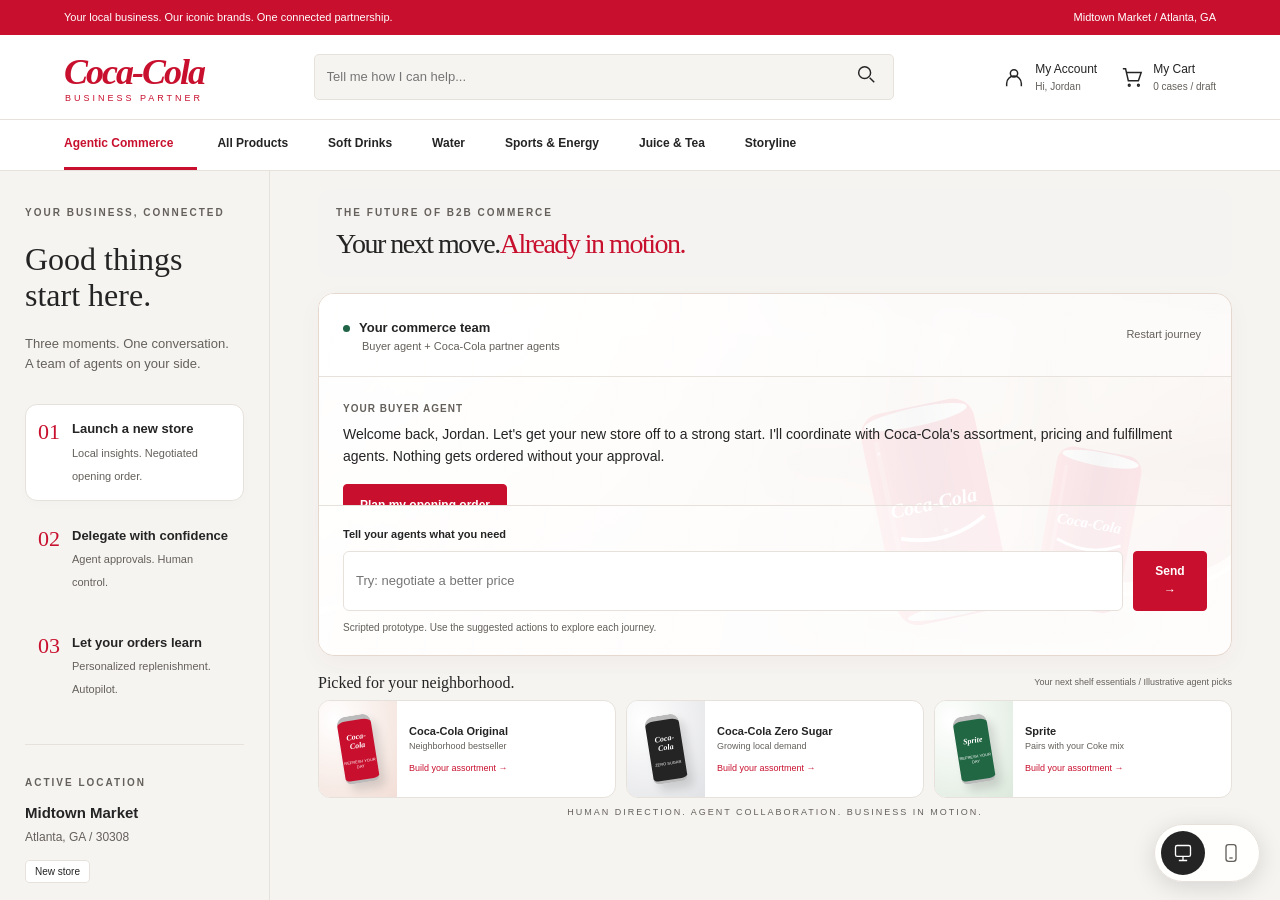
==== .agents/artifacts/index.html @ 21c4b795 "Separate home recommendations and soften conversation artwork" ====
<!doctype html>
<html lang="en">
<head>
  <meta charset="utf-8"><meta name="viewport" content="width=device-width, initial-scale=1">
  <title>Coca-Cola Inspired | The Conversational Storefront</title>
  <link rel="stylesheet" href="styles.css"><link rel="stylesheet" href="storefront.css?v=4"><link rel="stylesheet" href="home.css?v=8"><script src="catalog-data.js?v=6" defer></script><script src="storefront.js?v=7" defer></script><script src="app.js?v=8" defer></script>
</head>
<body class="conversation-page">
  <a class="skip" href="#main">Skip to conversation</a>
  <header id="storefront-header"></header>
  <div class="shell">
    <aside><p class="eyebrow">YOUR BUSINESS, CONNECTED</p><h2>Good things<br>start here.</h2><p class="muted">Three moments. One conversation.<br>A team of agents on your side.</p><nav aria-label="Demo journeys" id="journeys"></nav><div class="store"><span class="eyebrow">ACTIVE LOCATION</span><h3>Midtown Market</h3><p>Atlanta, GA / 30308</p><span class="tag">New store</span></div><button id="story-toggle" class="secondary">View storyboard</button><p class="disclaimer">Unofficial concept demo.<br>All data, agents and transactions are simulated. Not affiliated with Coca-Cola.</p></aside>
    <main id="main"><section class="intro"><div><p class="eyebrow">THE FUTURE OF B2B COMMERCE</p><h1>Your next move.<br><span>Already in motion.</span></h1><p>Your buyer agent and Coca-Cola's team work together.<br>You set the direction. They handle the details.</p></div><div class="hero-art" aria-hidden="true"><div class="can">Coca-Cola<small>ORIGINAL TASTE</small></div><div class="can zero">Coke<small>ZERO SUGAR</small></div></div></section><section id="storyboard" hidden></section><section class="conversation" aria-label="Commerce conversation"><div class="conversation-header"><div><span class="online" aria-hidden="true"></span><strong>Your commerce team</strong><small>Buyer agent + Coca-Cola partner agents</small></div><button class="text-button" id="reset">Restart journey</button></div><div id="messages" role="log" aria-label="Conversation messages" aria-live="polite" aria-relevant="additions"></div><form id="composer"><label for="prompt">Tell your agents what you need</label><div class="input-row"><input id="prompt" autocomplete="off" placeholder="Try: negotiate a better price" maxlength="500"><button type="submit" class="primary">Send <span aria-hidden="true">&rarr;</span></button></div><small>Scripted prototype. Use the suggested actions to explore each journey.</small></form></section><footer>HUMAN DIRECTION. AGENT COLLABORATION. BUSINESS IN MOTION.</footer></main>
  </div>
</body></html>
---- .agents/artifacts/styles.css ----
:root{--dxp-g-brand:#c8102e;--dxp-g-brand-1:#a20d25;--dxp-g-brand-contrast:#fff;--dxp-g-root:#fff;--dxp-g-root-contrast:#242424;--dxp-g-neutral:#f6f4f1;--muted:#64605b;--line:#e6e1db;--green:#206346;--green-bg:#edf6ef;--amber:#805000;--amber-bg:#fff5df;--radius:12px;--space:24px}
*{box-sizing:border-box}body{margin:0;background:var(--dxp-g-neutral);color:var(--dxp-g-root-contrast);font-family:Arial,Helvetica,sans-serif;font-size:15px;line-height:1.55}button,input{font:inherit}button{cursor:pointer;min-height:44px}button:disabled{cursor:default;opacity:.6}button,a,input,summary{outline-offset:4px}*:focus-visible{outline:3px solid var(--dxp-g-brand)}[hidden]{display:none!important}header{height:96px;background:var(--dxp-g-root);border-bottom:1px solid var(--line);display:flex;align-items:center;justify-content:space-between;padding:0 5%}.brand{color:var(--dxp-g-brand);font:bold italic 36px Georgia,serif;text-decoration:none;letter-spacing:-2px}.brand span{display:block;font:9px Arial;letter-spacing:3px;text-align:center;margin-top:0}.header-note{color:var(--muted);font:italic 19px Georgia}.account{display:flex;align-items:center;gap:12px;font-size:13px}.account small{display:block;color:var(--muted)}.avatar{display:grid;place-items:center;width:40px;height:40px;border-radius:50%;background:var(--dxp-g-neutral);font-weight:bold}.shell{display:grid;grid-template-columns:270px minmax(0,1fr);max-width:1440px;margin:auto}aside{padding:42px 25px;border-right:1px solid var(--line)}.eyebrow{font-size:10px;font-weight:700;letter-spacing:2px;color:var(--muted)}aside h2{font:32px/1.15 Georgia;margin:20px 0}.muted{color:var(--muted);font-size:13px}nav{display:grid;gap:10px;margin:30px 0}.journey{background:transparent;border:1px solid transparent;border-radius:var(--radius);text-align:left;padding:14px 12px;display:flex;gap:12px;width:100%;color:var(--dxp-g-root-contrast)}.journey[aria-current="true"]{background:var(--dxp-g-root);border-color:var(--line);box-shadow:0 4px 12px #00000004}.journey .number{color:var(--dxp-g-brand);font:22px Georgia}.journey strong{font-size:13px;display:block}.journey small{font-size:11px;color:var(--muted)}.store{border-top:1px solid var(--line);padding:24px 0}.store h3{font-size:15px;margin:8px 0 0}.store p{font-size:12px;margin:4px 0 12px;color:var(--muted)}.tag{font-size:10px;padding:5px 9px;background:var(--dxp-g-root);border:1px solid var(--line);border-radius:4px}.disclaimer{font-size:10px;color:var(--muted);margin-top:26px}main{padding:36px 48px 20px;min-width:0}.intro{display:flex;justify-content:space-between;align-items:center;margin-bottom:28px;gap:20px}.intro h1{font:46px/1.08 Georgia;letter-spacing:-1.5px;margin:14px 0}.intro h1 span{color:var(--dxp-g-brand)}.intro p:not(.eyebrow){color:var(--muted);font-size:13px}.hero-art{display:flex;align-items:center;padding:20px 15px;min-width:200px}.can{background:var(--dxp-g-brand);width:85px;height:155px;border-radius:18px 18px 22px 22px;color:white;transform:rotate(-12deg);box-shadow:inset 7px 0 14px #ffffff30,inset -9px 0 14px #00000025,0 15px 20px #00000015;border-top:8px solid #c9c9c9;border-bottom:5px solid #b7b7b7;display:flex;flex-direction:column;justify-content:center;text-align:center;font:bold italic 21px Georgia;letter-spacing:-1px}.can small{font:7px Arial;letter-spacing:1px;margin-top:15px}.can.zero{background:#232323;transform:rotate(10deg);margin-left:10px;height:140px}.conversation{background:var(--dxp-g-root);border:1px solid var(--line);border-radius:16px;overflow:hidden;box-shadow:0 8px 30px #00000003}.conversation-header{display:flex;justify-content:space-between;align-items:center;padding:19px 24px;border-bottom:1px solid var(--line);gap:10px}.conversation-header strong{font-size:13px}.conversation-header small{display:block;margin-left:19px;font-size:11px;color:var(--muted)}.online{display:inline-block;width:7px;height:7px;background:var(--green);border-radius:50%;margin-right:9px}.text-button{border:0;background:transparent;color:var(--muted);font-size:11px}#messages{padding:24px;min-height:280px;display:grid;gap:20px}.message{max-width:100%;font-size:14px}.sender{font-size:10px;letter-spacing:1px;text-transform:uppercase;font-weight:bold;color:var(--muted);margin-bottom:8px}.message p{margin:0 0 12px}.message.user{justify-self:end;max-width:85%;padding:14px 18px;background:var(--dxp-g-neutral);border-radius:12px 12px 0 12px}.message.user p{margin:0}.agent-mark{color:var(--dxp-g-brand)}details{border:1px solid var(--line);border-radius:8px;margin:12px 0;background:var(--dxp-g-neutral);font-size:12px}summary{cursor:pointer;padding:12px 15px;font-weight:bold;min-height:44px}.exchange{padding:12px 15px;border-top:1px solid var(--line)}.exchange strong{display:block;color:var(--dxp-g-brand);font-size:10px;letter-spacing:.5px}.card{border:1px solid var(--line);border-radius:var(--radius);padding:20px;margin-top:12px}.card h3{font:23px Georgia;margin:0 0 6px}.card .sub{font-size:11px;color:var(--muted);margin-bottom:16px}.product{display:grid;grid-template-columns:36px 1fr auto;gap:12px;align-items:center;padding:12px 0;border-bottom:1px solid var(--line)}.mini-can{width:25px;height:40px;background:var(--dxp-g-brand);border-radius:5px;border-top:3px solid #c9c9c9;color:white;font:bold italic 8px Georgia;display:grid;place-items:center}.mini-can.black{background:#232323}.mini-can.green{background:#267447}.mini-can.orange{background:#bc5100}.product strong{font-size:12px}.product small{display:block;font-size:11px;color:var(--muted)}.price{font-size:12px;text-align:right}.total{display:flex;justify-content:space-between;padding:16px 0 0;font-weight:bold}.actions{display:flex;gap:8px;flex-wrap:wrap;margin-top:16px}.primary,.secondary{padding:10px 16px;border-radius:4px;font-size:12px;font-weight:bold}.primary{background:var(--dxp-s-button-color-background,var(--dxp-g-brand));color:var(--dxp-g-brand-contrast);border:1px solid var(--dxp-g-brand)}.primary:hover{background:var(--dxp-g-brand-1)}.secondary{background:var(--dxp-g-root);border:1px solid var(--line);color:var(--dxp-g-root-contrast)}.status{padding:14px;background:var(--green-bg);color:var(--green);border-radius:8px;font-size:12px;margin-top:12px}.status.warning{background:var(--amber-bg);color:var(--amber)}.facts{display:grid;grid-template-columns:1fr 1fr;gap:12px;margin:15px 0}.facts div{background:var(--dxp-g-neutral);padding:12px;border-radius:6px;font-size:12px}.facts small{display:block;color:var(--muted);font-size:10px}#composer{padding:20px 24px;border-top:1px solid var(--line)}#composer label{font-size:11px;font-weight:bold;display:block;margin-bottom:8px}.input-row{display:flex;gap:10px}input{width:100%;min-width:0;padding:12px;border:1px solid var(--line);border-radius:6px;font-size:13px}#composer small{display:block;font-size:10px;color:var(--muted);margin-top:9px}footer{text-align:center;font-size:9px;letter-spacing:2px;color:var(--muted);padding:24px 0}.skip{position:absolute;top:-100px;background:white;padding:10px;z-index:2}.skip:focus{top:0}#storyboard{background:white;border:1px solid var(--line);padding:24px;border-radius:12px;margin-bottom:24px}#storyboard h2{font:28px Georgia;margin-top:0}#storyboard h3{color:var(--dxp-g-brand);font-size:15px}#storyboard li{font-size:13px;margin:8px 0}
@media(min-width:1400px){main{padding-right:70px;padding-left:70px}}@media(max-width:1000px){main{padding:28px 24px}.shell{grid-template-columns:220px minmax(0,1fr)}aside{padding:30px 18px}.intro h1{font-size:36px}.hero-art{min-width:150px}.can{width:65px;height:130px;font-size:17px}.can.zero{height:120px}}@media(max-width:700px){header{height:78px;padding:0 20px}.brand{font-size:28px}.header-note{display:none}.account{font-size:11px}.avatar{width:32px;height:32px}.shell{display:block}aside{padding:18px 20px;border-right:0;border-bottom:1px solid var(--line)}aside>h2,aside>.eyebrow,aside>.muted,.store,.disclaimer{display:none}nav{display:flex;margin:0 0 12px;gap:4px}.journey{padding:8px;gap:6px}.journey small{display:none}.journey strong{font-size:11px}.journey .number{font-size:18px}#story-toggle{min-height:32px;padding:5px 10px;font-size:10px}main{padding:24px 16px}.intro h1{font-size:34px}.intro p:not(.eyebrow){font-size:12px}.hero-art{display:none}#messages,.conversation-header,#composer{padding:16px}.card{padding:15px}.facts{grid-template-columns:1fr}.conversation-header small{font-size:9px}.product{gap:8px}.eyebrow{font-size:9px}footer{letter-spacing:1px}}
---- .agents/artifacts/storefront.css ----
#storefront-header{display:block;height:auto;padding:0}.shop-announcement{padding:9px 5%;background:var(--dxp-g-brand);color:var(--dxp-g-brand-contrast);font-size:11px;display:flex;justify-content:space-between;gap:16px}.shop-header{display:flex;align-items:center;justify-content:space-between;gap:32px;padding:24px 5%}.shop-header .brand{flex-shrink:0}#catalog-search{display:flex;max-width:580px;flex:1;background:var(--dxp-g-neutral);border:1px solid var(--line);border-radius:5px}#catalog-search input{border:0;background:transparent}#catalog-search button{border:0;background:transparent;padding:8px 16px;color:var(--dxp-g-root-contrast)}.shop-tools{display:flex;gap:24px}.shop-tools button{display:flex;align-items:center;gap:10px;border:0;background:transparent;text-align:left;padding:0;color:var(--dxp-g-root-contrast);white-space:nowrap;font-size:12px}.shop-tools small{display:block;color:var(--muted);font-size:10px}.shop-nav{display:flex;flex-wrap:wrap;gap:0;margin:0;padding:0 5%;border-top:1px solid var(--line)}.shop-nav a,.shop-nav button{display:flex;align-items:center;min-height:50px;padding:12px 20px;border:0;border-bottom:3px solid transparent;background:transparent;color:var(--dxp-g-root-contrast);text-decoration:none;font-size:12px;font-weight:bold}.shop-nav a:first-child{padding-left:0;padding-right:24px}.shop-nav a[aria-current="page"]{border-bottom-color:var(--dxp-g-brand);color:var(--dxp-g-brand)}.shop-nav button:hover,.shop-nav a:hover{color:var(--dxp-g-brand)}.sr-only{position:absolute;width:1px;height:1px;padding:0;margin:-1px;overflow:hidden;clip-path:inset(50%);white-space:nowrap;border:0}.shop-dialog{border:1px solid var(--line);border-radius:12px;padding:24px;width:min(540px,calc(100% - 32px));max-height:85vh;color:var(--dxp-g-root-contrast)}.shop-dialog::backdrop{background:#0006}.dialog-close{float:right}.shop-dialog h2{font:28px Georgia;margin-right:80px}.shop-dialog p{border-bottom:1px solid var(--line);padding-bottom:12px;font-size:14px}.shop-dialog small{display:block;color:var(--muted);font-size:12px}.story-page{max-width:1050px;margin:auto;padding:48px 32px}.story-intro{max-width:740px;margin-bottom:48px}.story-intro h1{font:48px/1.1 Georgia;letter-spacing:-1px}.story-intro h1 span{color:var(--dxp-g-brand)}.story-intro>p:not(.eyebrow){color:var(--muted);max-width:650px}.story-link{display:inline-block;text-decoration:none;min-height:44px;margin-top:12px}.story-thread{display:grid;grid-template-columns:80px 1fr;gap:24px;padding:32px;background:var(--dxp-g-root);border:1px solid var(--line);border-radius:12px;margin-bottom:24px}.story-number{font:48px Georgia;color:var(--dxp-g-brand)}.story-thread h2{font:32px Georgia;margin:8px 0}.story-thread blockquote{margin:20px 0;padding-left:20px;border-left:3px solid var(--dxp-g-brand);font:italic 20px/1.5 Georgia}.story-thread li{margin:12px 0}.story-outcome{padding:16px;background:var(--green-bg);color:var(--green);font-size:13px}

/* Keep the storefront shell fixed while long conversations remain accessible. */
.conversation-page{height:100dvh;overflow:hidden;display:flex;flex-direction:column}
.conversation-page #storefront-header{flex-shrink:0}
.conversation-page .shell{flex:1;min-height:0;width:100%;margin:0 auto}
.conversation-page aside{overflow-y:auto;min-height:0;padding-top:24px}
.conversation-page main{display:flex;flex-direction:column;min-height:0;padding-top:18px;padding-bottom:12px}
.conversation-page .intro{flex-shrink:0;margin-bottom:16px}
.conversation-page .intro h1{font-size:32px;margin:8px 0}
.conversation-page .intro p{margin:6px 0}
.conversation-page .hero-art{padding:0 15px}
.conversation-page .can{height:100px;width:60px;font-size:16px}
.conversation-page .can.zero{height:90px}
.conversation-page .conversation{flex:1;min-height:0;display:flex;flex-direction:column}
.conversation-page .conversation-header,.conversation-page #composer{flex-shrink:0}
.conversation-page #messages{flex:1;min-height:0;overflow-y:auto;overscroll-behavior:contain;display:flex;flex-direction:column;scrollbar-gutter:stable}
.conversation-page .message{flex-shrink:0}
.conversation-page .message.user{align-self:flex-end}
.conversation-page footer{padding:8px 0;flex-shrink:0}
.conversation-page #storyboard{overflow-y:auto;max-height:35%;flex-shrink:0;margin-bottom:12px}
@media(max-width:700px){.conversation-page .shell{display:flex;flex-direction:column}.conversation-page aside{flex-shrink:0;padding:10px 16px;overflow:visible}.conversation-page main{flex:1;padding:12px 16px}.conversation-page .intro h1{font-size:24px}.conversation-page .intro h1 br{display:none}.conversation-page .intro p:not(.eyebrow){display:none}.conversation-page .intro{margin-bottom:10px}.conversation-page .shop-announcement{display:none}.conversation-page .shop-header{padding:10px 20px;gap:8px}.conversation-page .shop-nav{flex-wrap:nowrap;overflow-x:auto}.conversation-page .shop-nav a,.conversation-page .shop-nav button{white-space:nowrap;flex-shrink:0}.conversation-page #composer{padding:12px 16px}.conversation-page footer{display:none}}
@media(max-height:700px){.conversation-page .intro{display:none}.conversation-page aside>h2,.conversation-page aside>.muted{display:none}.conversation-page .conversation-header{padding-top:10px;padding-bottom:10px}.conversation-page #composer small{display:none}}
@media(max-width:1000px){.shop-header{gap:20px}.shop-tools{gap:16px}.shop-tools button span{display:none}.shop-nav a,.shop-nav button{padding:12px}.shop-header .brand{font-size:30px}}@media(max-width:700px){.shop-announcement{font-size:10px;padding:8px 20px}.shop-announcement span{display:none}.shop-header{padding:18px 20px;flex-wrap:wrap;gap:16px}.shop-header .brand{font-size:28px}.shop-tools{margin-left:auto}#catalog-search{order:3;flex-basis:100%;max-width:none}.shop-nav{padding:0 12px}.shop-nav a,.shop-nav button{font-size:11px;padding:10px;min-height:44px}.shop-nav a:first-child{padding-left:10px;padding-right:10px}.story-page{padding:28px 16px}.story-intro h1{font-size:36px}.story-thread{grid-template-columns:1fr;gap:4px;padding:24px}.story-number{font-size:34px}.story-thread h2{font-size:28px}.story-thread ol{padding-left:20px}}
---- .agents/artifacts/home.css ----
.conversation-page main{position:relative;isolation:isolate}
.conversation-page main::before{content:none}
.conversation-page .intro{background:#f6f4f1ed;border-radius:12px;padding:10px 18px}
.conversation-page .intro h1{font-size:28px}
.conversation-page .shop-header{padding-top:16px;padding-bottom:16px}
.conversation-page .hero-art{display:none}
.conversation-page .intro h1 br{display:none}
.conversation-page .intro p:not(.eyebrow){display:none}
.conversation-page main{padding-bottom:72px}
.conversation-page .conversation{position:relative;isolation:isolate;background:transparent;border-color:#e5d8ce;box-shadow:0 8px 24px #4010200a}
.conversation-page .conversation::before{content:"";position:absolute;inset:0;z-index:-1;background:linear-gradient(100deg,rgba(255,255,255,.95),rgba(255,255,255,.87)),url("conversation-backdrop.svg?v=8") center/cover}
.conversation-page .conversation-header,.conversation-page #composer{background:#ffffff55}
.conversation-page .home-recommendations{flex-shrink:0;margin-top:18px;background:var(--dxp-g-neutral);padding:0;position:relative}
.recommendation-heading{display:flex;align-items:center;justify-content:space-between;gap:12px;margin-bottom:8px}
.recommendation-heading h2{font:16px Georgia;margin:0}
.recommendation-heading>span{font-size:9px;color:var(--muted)}
.recommendation-items{display:grid;grid-template-columns:repeat(3,minmax(0,1fr));gap:10px}
.home-product{display:flex;align-items:center;gap:12px;padding:0;background:var(--dxp-g-root);border:1px solid var(--line);border-radius:12px;color:var(--dxp-g-root-contrast);text-decoration:none;min-width:0;overflow:hidden}
.home-product .mini-can{flex-shrink:0}
.home-product strong{font-size:11px;display:block}
.home-product small{font-size:9px;color:var(--muted);display:block}
.home-product>span{margin-left:auto;color:var(--dxp-g-brand)}
.home-product:hover{border-color:var(--dxp-g-brand)}
.home-product-art{--drink:var(--dxp-g-brand);width:78px;min-width:78px;height:96px;display:grid;place-items:center;background:radial-gradient(ellipse at 20% 20%,#fff,#f2ded6);overflow:hidden}
.home-product-art.black{--drink:#242424;background:radial-gradient(ellipse at 20% 20%,#fff,#e1e2e5)}
.home-product-art.green{--drink:#226744;background:radial-gradient(ellipse at 20% 20%,#fff,#dce9dc)}
.home-drink{background:var(--drink);width:34px;height:68px;border-radius:9px 9px 6px 6px;border-top:5px solid #bbb;border-bottom:3px solid #bbb;transform:rotate(-9deg);box-shadow:5px 7px 10px #0002;display:flex;flex-direction:column;justify-content:center;text-align:center;color:white}
.home-drink>span{font:bold italic 8px Georgia}.home-drink>small{font:4px Arial;color:white;margin-top:9px}
.home-product-copy{padding:10px 8px 10px 0;min-width:0}
.home-product-copy>span{display:block;color:var(--dxp-g-brand);font-size:9px;margin-top:8px}
@media(max-width:1000px){.home-product-art{width:54px;min-width:54px;height:82px}.home-product{gap:8px}.home-product-copy>span{font-size:8px}}
@media(max-width:700px){.conversation-page main::before{content:none}.home-product{flex-direction:column;gap:0}.home-product-art{width:100%;height:48px}.home-drink{height:42px;width:23px;border-top-width:3px}.home-drink>span{font-size:6px}.home-drink>small{display:none}.home-product-copy{padding:7px 5px}.home-product-copy>span{font-size:8px;margin-top:4px}.conversation-page .home-recommendations{margin-top:12px}}
@media(max-height:650px){.home-product-art{height:40px}.home-product-copy>span{display:none}.home-drink{height:34px;width:22px}.conversation-page .home-recommendations{margin-top:8px}}
@media(max-width:700px){.conversation-page .shop-header{padding-top:8px;padding-bottom:8px}.conversation-page .intro{display:none}.conversation-page main{padding-bottom:58px}.home-product-art{height:38px}.home-product-copy>span{display:none}.home-product-copy{padding:5px}.conversation-page #composer small{display:none}}
@media(max-width:1000px){.recommendation-heading>span{display:none}.home-product small{display:none}.home-product{padding:8px;gap:6px}.home-product>span{display:none}}
@media(max-width:700px){.conversation-page main::before{inset:6px 10px 95px}.recommendation-heading h2{font-size:13px}.home-product strong{font-size:9px}.home-product .mini-can{width:18px;height:30px;font-size:6px}.recommendation-items{gap:5px}}
@media(max-height:650px){.home-product{padding:5px}.home-product .mini-can{height:24px}.recommendation-heading{margin-bottom:4px}.conversation-page #composer{padding-top:8px;padding-bottom:8px}}
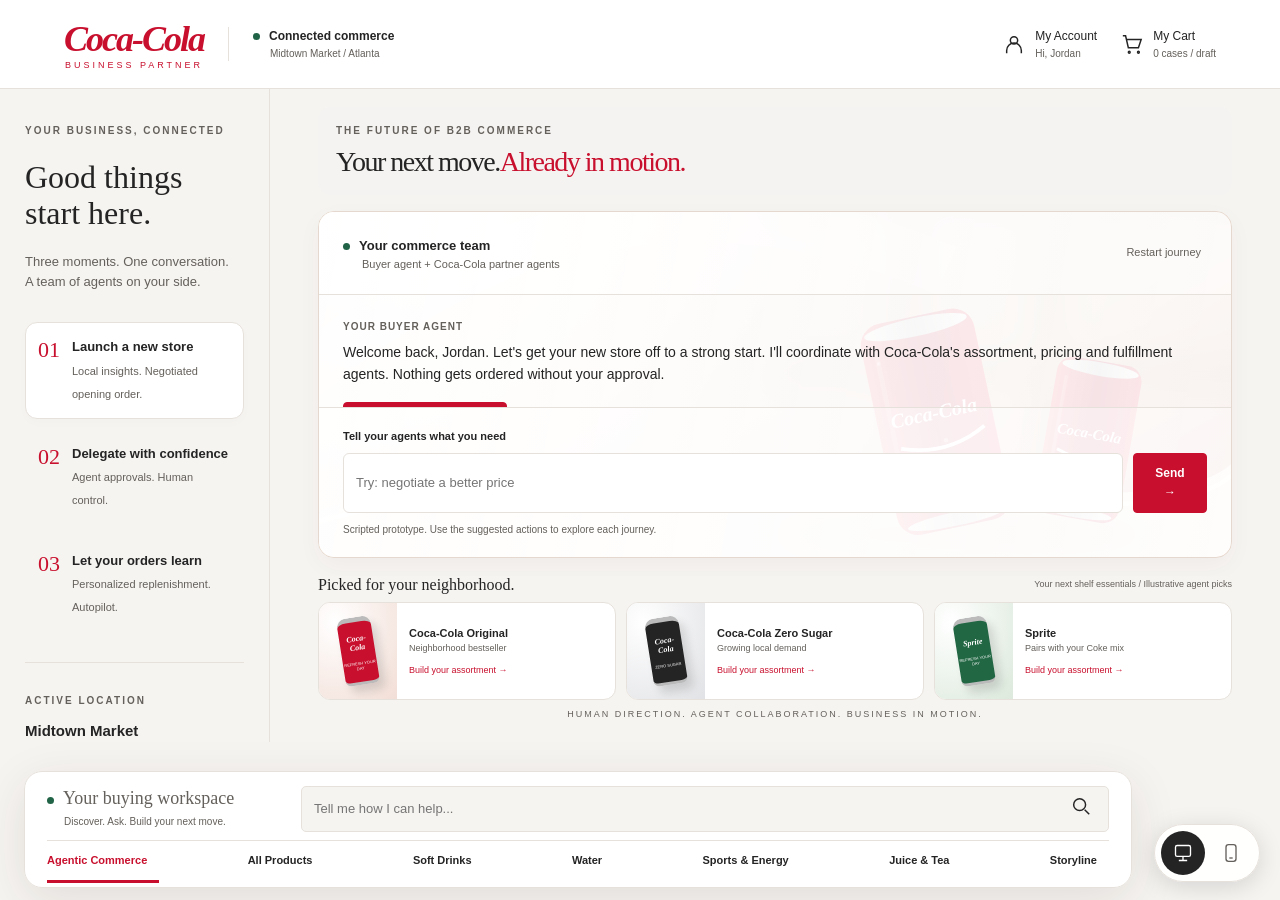
==== commit 982b3234: "Move search and navigation into fixed future-commerce dock" ====
--- a/.agents/artifacts/index.html
+++ b/.agents/artifacts/index.html
@@ -3,7 +3,7 @@
 <head>
   <meta charset="utf-8"><meta name="viewport" content="width=device-width, initial-scale=1">
   <title>Coca-Cola Inspired | The Conversational Storefront</title>
-  <link rel="stylesheet" href="styles.css"><link rel="stylesheet" href="storefront.css?v=4"><link rel="stylesheet" href="home.css?v=8"><script src="catalog-data.js?v=6" defer></script><script src="storefront.js?v=7" defer></script><script src="app.js?v=8" defer></script>
+  <link rel="stylesheet" href="styles.css"><link rel="stylesheet" href="storefront.css?v=4"><link rel="stylesheet" href="home.css?v=8"><script src="catalog-data.js?v=6" defer></script><script src="storefront.js?v=9" defer></script><script src="app.js?v=8" defer></script>
 </head>
 <body class="conversation-page">
   <a class="skip" href="#main">Skip to conversation</a>
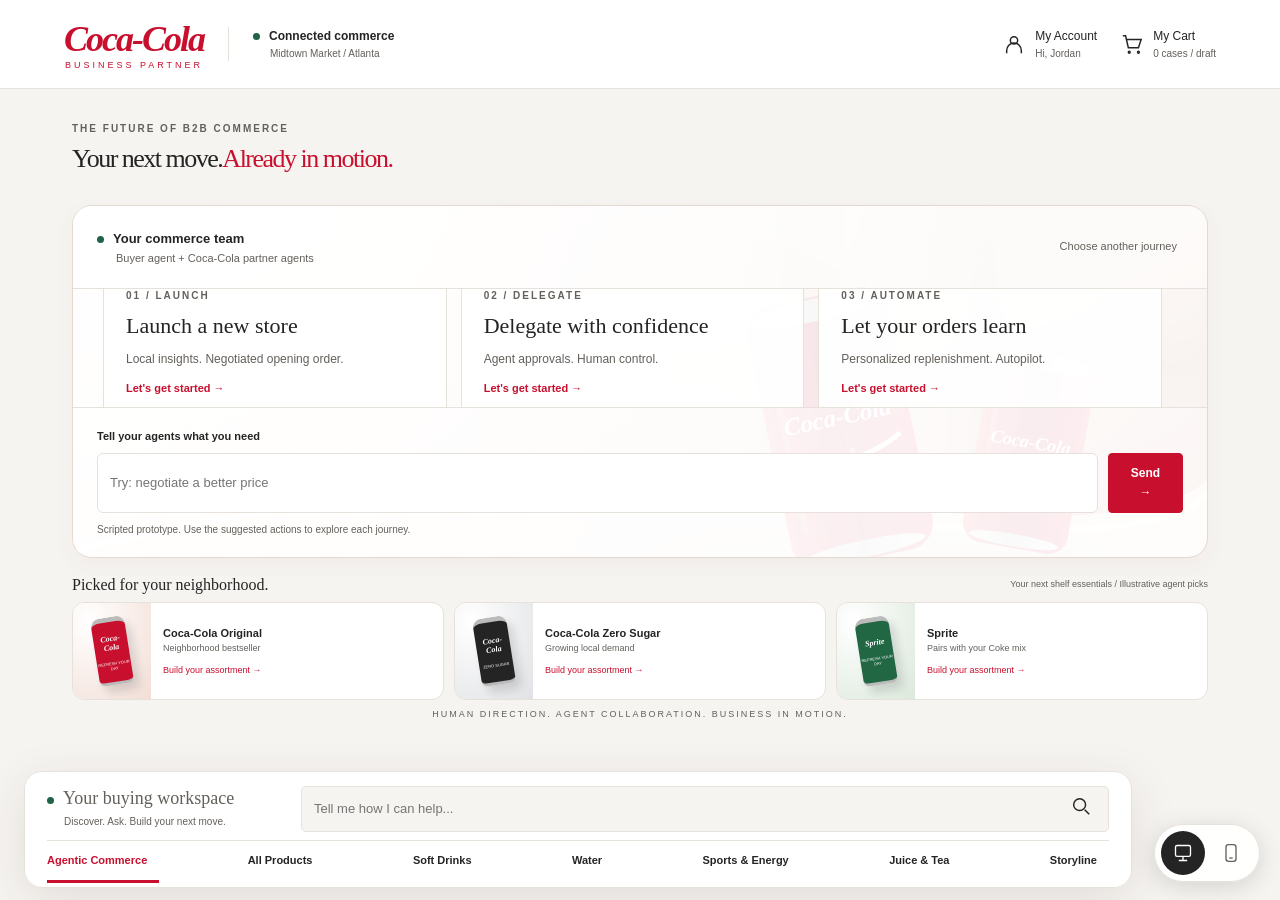
==== commit df6bd2ae: "Move journey selection into conversation and remove left rail" ====
--- a/.agents/artifacts/index.html
+++ b/.agents/artifacts/index.html
@@ -3,13 +3,12 @@
 <head>
   <meta charset="utf-8"><meta name="viewport" content="width=device-width, initial-scale=1">
   <title>Coca-Cola Inspired | The Conversational Storefront</title>
-  <link rel="stylesheet" href="styles.css"><link rel="stylesheet" href="storefront.css?v=4"><link rel="stylesheet" href="home.css?v=8"><script src="catalog-data.js?v=6" defer></script><script src="storefront.js?v=9" defer></script><script src="app.js?v=8" defer></script>
+  <link rel="stylesheet" href="styles.css"><link rel="stylesheet" href="storefront.css?v=4"><link rel="stylesheet" href="home.css?v=8"><link rel="stylesheet" href="conversation-journeys.css?v=10"><script src="catalog-data.js?v=6" defer></script><script src="storefront.js?v=9" defer></script><script src="app.js?v=10" defer></script>
 </head>
 <body class="conversation-page">
   <a class="skip" href="#main">Skip to conversation</a>
   <header id="storefront-header"></header>
   <div class="shell">
-    <aside><p class="eyebrow">YOUR BUSINESS, CONNECTED</p><h2>Good things<br>start here.</h2><p class="muted">Three moments. One conversation.<br>A team of agents on your side.</p><nav aria-label="Demo journeys" id="journeys"></nav><div class="store"><span class="eyebrow">ACTIVE LOCATION</span><h3>Midtown Market</h3><p>Atlanta, GA / 30308</p><span class="tag">New store</span></div><button id="story-toggle" class="secondary">View storyboard</button><p class="disclaimer">Unofficial concept demo.<br>All data, agents and transactions are simulated. Not affiliated with Coca-Cola.</p></aside>
     <main id="main"><section class="intro"><div><p class="eyebrow">THE FUTURE OF B2B COMMERCE</p><h1>Your next move.<br><span>Already in motion.</span></h1><p>Your buyer agent and Coca-Cola's team work together.<br>You set the direction. They handle the details.</p></div><div class="hero-art" aria-hidden="true"><div class="can">Coca-Cola<small>ORIGINAL TASTE</small></div><div class="can zero">Coke<small>ZERO SUGAR</small></div></div></section><section id="storyboard" hidden></section><section class="conversation" aria-label="Commerce conversation"><div class="conversation-header"><div><span class="online" aria-hidden="true"></span><strong>Your commerce team</strong><small>Buyer agent + Coca-Cola partner agents</small></div><button class="text-button" id="reset">Restart journey</button></div><div id="messages" role="log" aria-label="Conversation messages" aria-live="polite" aria-relevant="additions"></div><form id="composer"><label for="prompt">Tell your agents what you need</label><div class="input-row"><input id="prompt" autocomplete="off" placeholder="Try: negotiate a better price" maxlength="500"><button type="submit" class="primary">Send <span aria-hidden="true">&rarr;</span></button></div><small>Scripted prototype. Use the suggested actions to explore each journey.</small></form></section><footer>HUMAN DIRECTION. AGENT COLLABORATION. BUSINESS IN MOTION.</footer></main>
   </div>
 </body></html>
--- a/.agents/artifacts/conversation-journeys.css
+++ b/.agents/artifacts/conversation-journeys.css
@@ -0,0 +1,14 @@
+.conversation-page .shell{display:block;max-width:1200px;width:100%}
+.conversation-page main{height:100%;padding-left:32px;padding-right:32px}
+.conversation-page .intro{padding:8px 0;background:transparent}
+.conversation-page .intro h1{font-size:26px}
+.conversation-page .conversation{border-radius:20px}
+.conversation-page #messages{padding:24px 30px}
+.conversation-journeys{display:grid;grid-template-columns:repeat(3,minmax(0,1fr));gap:14px;margin:18px 0}
+.conversation-journey{display:flex;flex-direction:column;gap:10px;text-align:left;padding:22px;border:1px solid var(--line);border-radius:12px;background:#fffffff0;color:var(--dxp-g-root-contrast);min-height:155px}
+.conversation-journey:hover{border-color:var(--dxp-g-brand);background:var(--dxp-g-root)}
+.conversation-journey strong{font:22px/1.2 Georgia}
+.conversation-journey small{font-size:12px;color:var(--muted)}
+.journey-cta{font-size:11px;font-weight:bold;color:var(--dxp-g-brand);margin-top:auto}
+.journey-disclaimer{font-size:10px;color:var(--muted)}
+@media(max-width:700px){.conversation-page main{padding:10px 16px}.conversation-page #messages{padding:16px}.conversation-journeys{grid-template-columns:1fr;gap:8px;margin:12px 0}.conversation-journey{min-height:0;padding:14px;gap:5px}.conversation-journey strong{font-size:19px}.conversation-journey small{font-size:11px}.journey-cta{font-size:10px}}
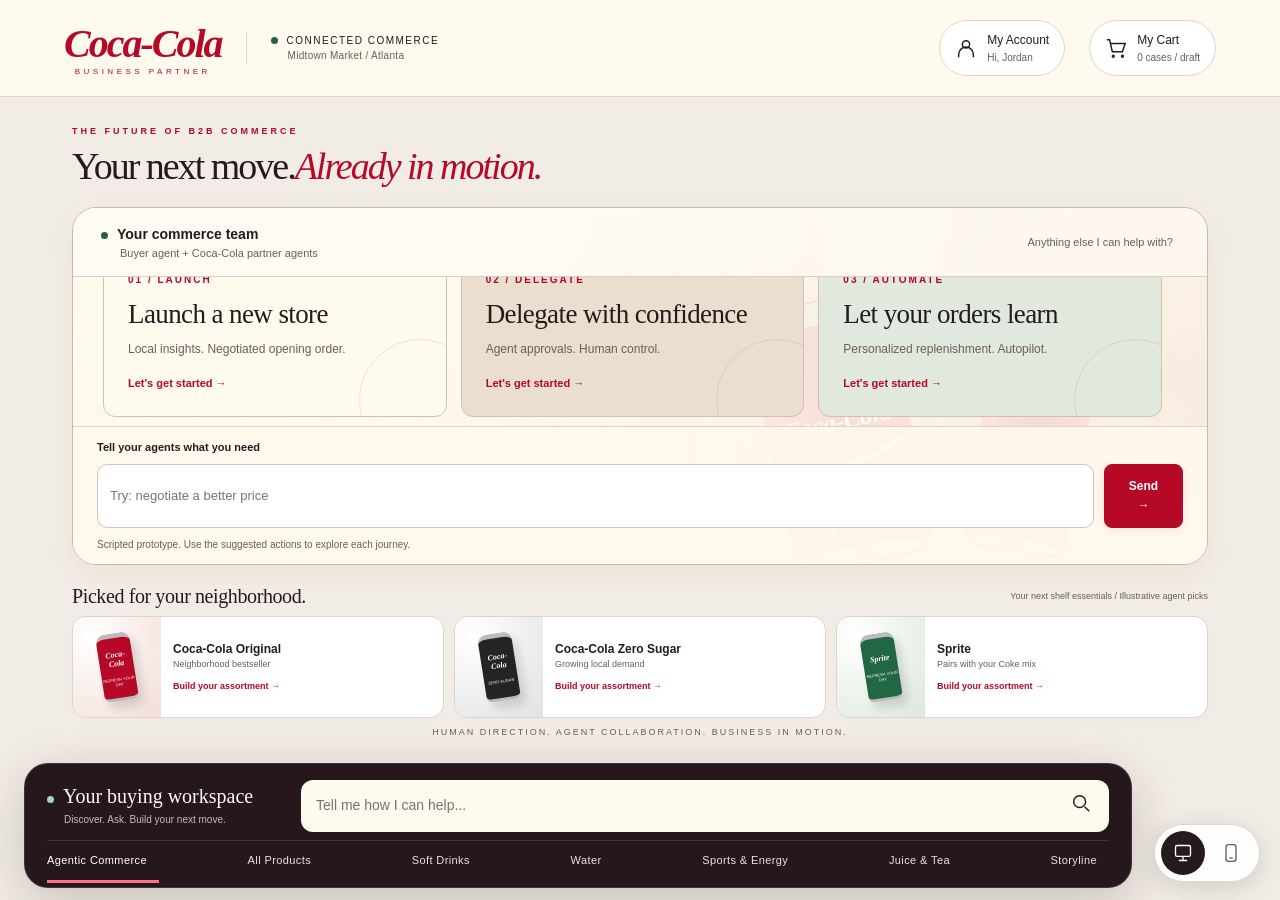
==== commit 85aafb7a: "Introduce bold editorial future-commerce visual direction" ====
--- a/.agents/artifacts/index.html
+++ b/.agents/artifacts/index.html
@@ -3,7 +3,7 @@
 <head>
   <meta charset="utf-8"><meta name="viewport" content="width=device-width, initial-scale=1">
   <title>Coca-Cola Inspired | The Conversational Storefront</title>
-  <link rel="stylesheet" href="styles.css"><link rel="stylesheet" href="storefront.css?v=4"><link rel="stylesheet" href="home.css?v=8"><link rel="stylesheet" href="conversation-journeys.css?v=10"><script src="catalog-data.js?v=6" defer></script><script src="storefront.js?v=9" defer></script><script src="app.js?v=10" defer></script>
+  <link rel="stylesheet" href="styles.css"><link rel="stylesheet" href="storefront.css?v=4"><link rel="stylesheet" href="home.css?v=8"><link rel="stylesheet" href="conversation-journeys.css?v=10"><script src="catalog-data.js?v=6" defer></script><script src="storefront.js?v=11" defer></script><script src="app.js?v=10" defer></script>
 </head>
 <body class="conversation-page">
   <a class="skip" href="#main">Skip to conversation</a>
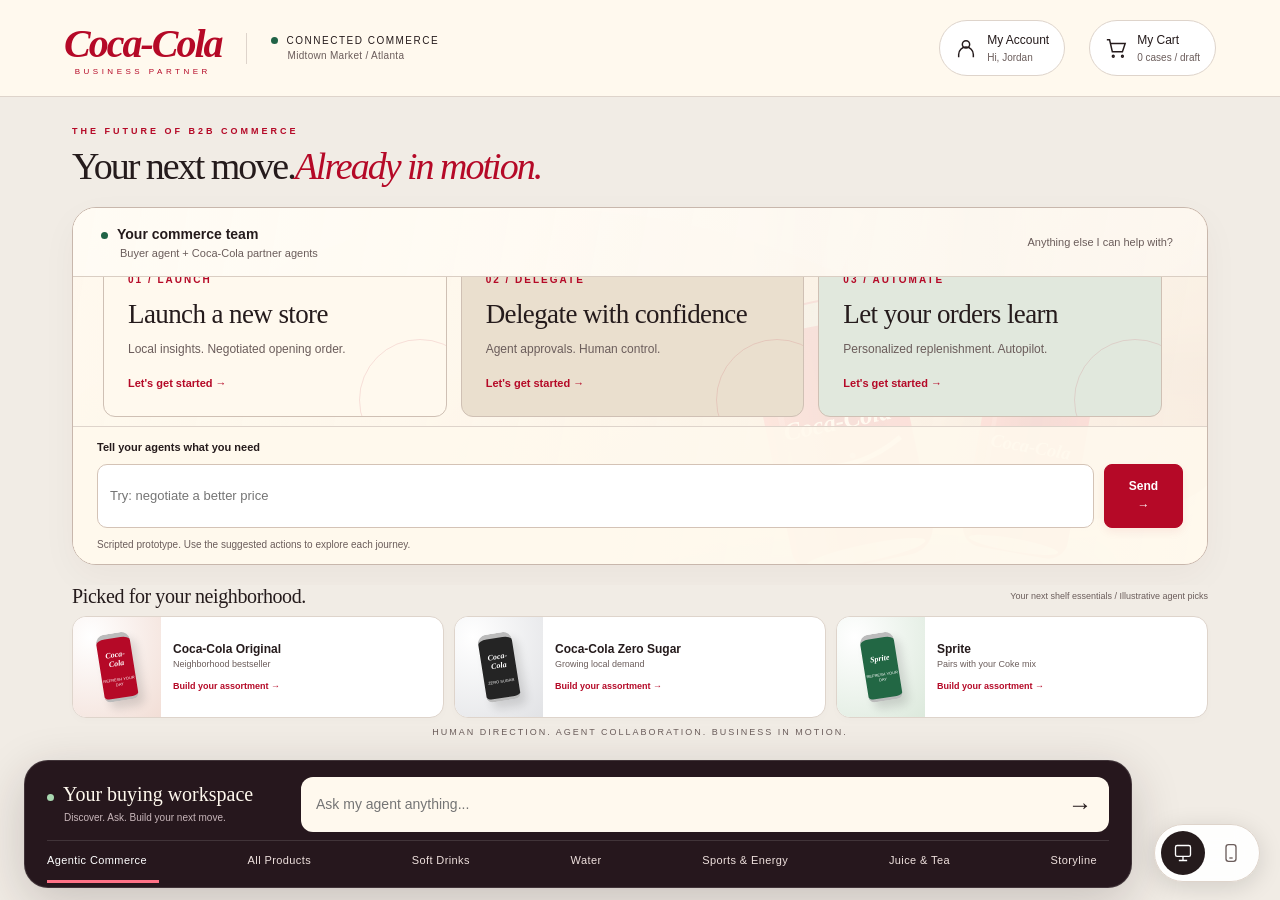
==== commit 20042813: "Unify search and agent assistance within footer dock" ====
--- a/.agents/artifacts/index.html
+++ b/.agents/artifacts/index.html
@@ -3,7 +3,7 @@
 <head>
   <meta charset="utf-8"><meta name="viewport" content="width=device-width, initial-scale=1">
   <title>Coca-Cola Inspired | The Conversational Storefront</title>
-  <link rel="stylesheet" href="styles.css"><link rel="stylesheet" href="storefront.css?v=4"><link rel="stylesheet" href="home.css?v=8"><link rel="stylesheet" href="conversation-journeys.css?v=10"><script src="catalog-data.js?v=6" defer></script><script src="storefront.js?v=11" defer></script><script src="app.js?v=10" defer></script>
+  <link rel="stylesheet" href="styles.css"><link rel="stylesheet" href="storefront.css?v=4"><link rel="stylesheet" href="home.css?v=8"><link rel="stylesheet" href="conversation-journeys.css?v=10"><script src="catalog-data.js?v=6" defer></script><script src="storefront.js?v=13" defer></script><script src="app.js?v=10" defer></script>
 </head>
 <body class="conversation-page">
   <a class="skip" href="#main">Skip to conversation</a>
